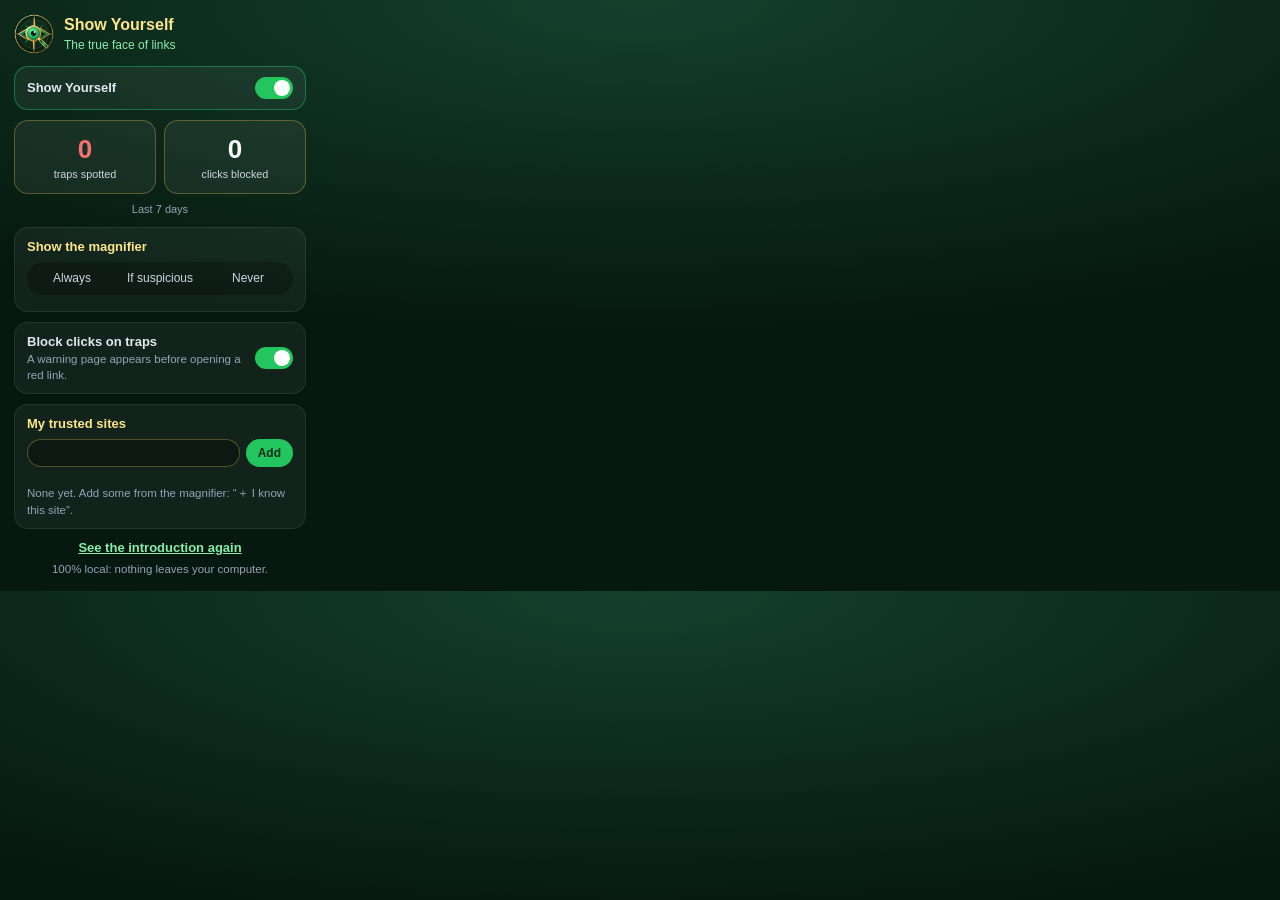
==== popup.html @ bda0933a "Show Yourself 1.2.0" ====
<!DOCTYPE html>
<html>
<head>
  <meta charset="UTF-8" />
  <title>Show Yourself</title>
  <link rel="stylesheet" href="popup.css" />
</head>
<body>
  <header>
    <img src="icons/icon-128.png" alt="" width="40" height="40" />
    <div>
      <div class="name">Show Yourself</div>
      <div class="tagline" data-i18n="p.tagline"></div>
    </div>
  </header>

  <section class="card master">
    <label class="toggle">
      <span>
        <strong data-i18n="p.enabled"></strong>
        <small id="enabledHelp"></small>
      </span>
      <input type="checkbox" id="enabled" checked />
      <i aria-hidden="true"></i>
    </label>
  </section>

  <div id="settingsBody">
  <section class="stats">
    <div class="stat danger"><span id="spotted">0</span><small data-i18n="p.spotted"></small></div>
    <div class="stat"><span id="blocked">0</span><small data-i18n="p.blocked"></small></div>
    <div class="period" data-i18n="p.week"></div>
  </section>

  <section class="card">
    <h2 data-i18n="p.bubble"></h2>
    <div class="seg" role="radiogroup">
      <label><input type="radio" name="bubble" value="all" /><span data-i18n="p.bubbleAll"></span></label>
      <label><input type="radio" name="bubble" value="risky" /><span data-i18n="p.bubbleRisky"></span></label>
      <label><input type="radio" name="bubble" value="off" /><span data-i18n="p.bubbleOff"></span></label>
    </div>
    <p class="muted" id="bubbleHelp"></p>
  </section>

  <section class="card">
    <label class="toggle">
      <span>
        <strong data-i18n="p.blockToggle"></strong>
        <small data-i18n="p.blockHelp"></small>
      </span>
      <input type="checkbox" id="blockClicks" checked />
      <i aria-hidden="true"></i>
    </label>
  </section>

  <section class="card">
    <h2 data-i18n="p.trusted"></h2>
    <form id="addForm" class="add">
      <input id="addInput" type="text" autocomplete="off" spellcheck="false" data-i18n-placeholder="p.addPlaceholder" />
      <button type="submit" data-i18n="p.add"></button>
    </form>
    <button type="button" id="addCurrent" class="link" hidden></button>
    <p id="addMsg" class="muted" hidden></p>
    <input id="trustedSearch" class="search" type="search" autocomplete="off" spellcheck="false" hidden />
    <ul id="trusted" class="chips"></ul>
    <button type="button" id="trustedMore" class="link more" hidden></button>
    <p id="trustedEmpty" class="muted" data-i18n="p.trustedEmpty"></p>
  </section>

  </div>

  <footer>
    <a href="welcome.html" target="_blank" data-i18n="p.welcome"></a>
    <div class="muted" data-i18n="p.privacy"></div>
  </footer>

  <script src="features.js"></script>
  <script src="i18n.js"></script>
  <script src="files.js"></script>
  <script src="analyzer.js"></script>
  <script src="popup.js"></script>
</body>
</html>
---- popup.css ----
:root { color-scheme: dark; }
* { box-sizing: border-box; }
body {
  width: 320px;
  margin: 0;
  padding: 14px;
  font: 13px/1.4 -apple-system, BlinkMacSystemFont, "Segoe UI", Roboto, sans-serif;
  color: #e2e8f0;
  background: radial-gradient(120% 80% at 50% 0%, #14402c 0%, #06180f 70%);
}
header { display: flex; align-items: center; gap: 10px; margin-bottom: 12px; }
.name { font-weight: 800; font-size: 16px; color: #fde68a; }
.tagline { color: #86efac; font-size: 12px; }

.stats {
  display: grid; grid-template-columns: 1fr 1fr; gap: 8px;
  margin-bottom: 10px;
}
.stat {
  display: flex; flex-direction: column; align-items: center;
  padding: 10px 6px;
  border-radius: 14px;
  background: rgba(255,255,255,0.06);
  border: 1px solid rgba(226,181,74,0.35);
}
.stat span { font-size: 26px; font-weight: 800; color: #f8fafc; }
.stat.danger span { color: #f87171; }
.stat small { color: #cbd5e1; }
.period { grid-column: 1 / -1; text-align: center; color: #94a3b8; font-size: 11px; }

.card {
  padding: 10px 12px;
  margin-bottom: 10px;
  border-radius: 14px;
  background: rgba(255,255,255,0.05);
  border: 1px solid rgba(255,255,255,0.08);
}
h2 { margin: 0 0 6px; font-size: 13px; color: #fde68a; }
.muted { color: #94a3b8; font-size: 11.5px; margin: 0; }

.toggle { display: flex; align-items: center; gap: 10px; cursor: pointer; }
.toggle span { flex: 1; display: flex; flex-direction: column; }
.toggle small { color: #94a3b8; font-size: 11.5px; }
.toggle input { position: absolute; opacity: 0; }
.toggle i {
  flex: none; width: 38px; height: 22px; border-radius: 999px;
  background: #334155; position: relative; transition: background .15s;
}
.toggle i::after {
  content: ''; position: absolute; top: 3px; left: 3px;
  width: 16px; height: 16px; border-radius: 50%; background: #fff; transition: left .15s;
}
.toggle input:checked + i { background: #22c55e; }
.toggle input:checked + i::after { left: 19px; }
.toggle input:focus-visible + i { outline: 2px solid #fde68a; outline-offset: 2px; }

.chips { list-style: none; margin: 0; padding: 0; display: flex; flex-wrap: wrap; gap: 5px;
  max-height: 180px; overflow: auto; }
.chips li {
  display: inline-flex; align-items: center; gap: 4px; max-width: 100%;
  padding: 3px 4px 3px 9px; border-radius: 999px;
  background: rgba(34,197,94,0.12); border: 1px solid rgba(34,197,94,0.35);
  font: 11.5px "Cascadia Mono", Consolas, monospace; color: #dcfce7;
}
.chips li span { overflow: hidden; text-overflow: ellipsis; white-space: nowrap; }
.chips li button {
  all: unset; cursor: pointer; width: 16px; height: 16px; line-height: 16px; text-align: center;
  border-radius: 50%; font: 13px sans-serif; color: #94a3b8;
}
.chips li button:hover, .chips li button:focus-visible { background: rgba(248,113,113,0.25); color: #fecaca; }
.chips li.none { background: none; border: 0; color: #94a3b8; font-family: inherit; }
.search {
  width: 100%; margin-bottom: 6px; padding: 5px 10px; border-radius: 999px;
  border: 1px solid rgba(255,255,255,0.12); background: rgba(0,0,0,0.25); color: #f8fafc; font-size: 12px;
}
.search:focus { outline: 2px solid #fde68a; outline-offset: 1px; }
.more { margin: 6px 0 0; }

.add { display: flex; gap: 6px; margin-bottom: 6px; }
.add input {
  flex: 1; min-width: 0; padding: 6px 10px; border-radius: 999px;
  border: 1px solid rgba(226,181,74,0.35); background: rgba(0,0,0,0.3); color: #f8fafc;
  font: 12px "Cascadia Mono", Consolas, monospace;
}
.add input:focus { outline: 2px solid #fde68a; outline-offset: 1px; }
.add button {
  all: unset; cursor: pointer; padding: 5px 12px; border-radius: 999px;
  background: #22c55e; color: #052e16; font-weight: 700; font-size: 12px;
}
.add button:hover, .add button:focus-visible { background: #4ade80; }
.link {
  all: unset; cursor: pointer; display: block; margin-bottom: 6px;
  color: #86efac; font-size: 12px; font-weight: 600;
}
.link:hover, .link:focus-visible { text-decoration: underline; }
#addMsg { margin-bottom: 6px; }

footer { display: flex; flex-direction: column; align-items: center; gap: 4px; }
footer a { color: #86efac; font-weight: 700; }

.seg { display: grid; grid-template-columns: repeat(3, 1fr); gap: 4px; padding: 3px; margin-bottom: 6px;
  border-radius: 999px; background: rgba(0,0,0,0.25); }
.seg label { position: relative; cursor: pointer; }
.seg input { position: absolute; opacity: 0; }
.seg span { display: block; text-align: center; padding: 5px 4px; border-radius: 999px; font-size: 12px; color: #cbd5e1; }
.seg input:checked + span { background: #22c55e; color: #052e16; font-weight: 700; }
.seg input:focus-visible + span { outline: 2px solid #fde68a; outline-offset: 1px; }

.master { border-color: rgba(34,197,94,0.45); }
#settingsBody { transition: opacity .15s; }
#settingsBody.off { opacity: .4; pointer-events: none; filter: grayscale(1); }
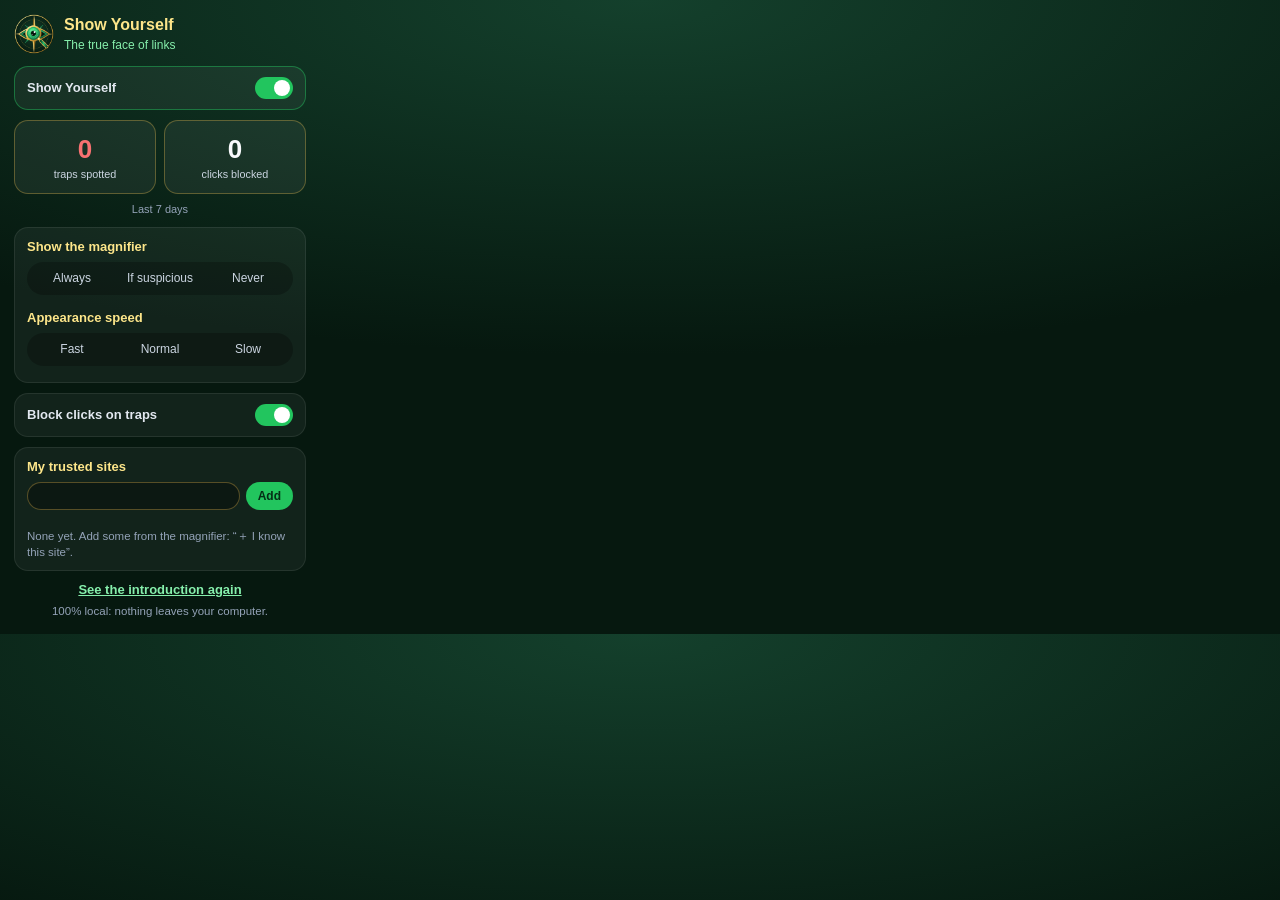
==== commit 466eb7e5: "V 1.2.1" ====
--- a/popup.html
+++ b/popup.html
@@ -18,7 +18,6 @@
     <label class="toggle">
       <span>
         <strong data-i18n="p.enabled"></strong>
-        <small id="enabledHelp"></small>
       </span>
       <input type="checkbox" id="enabled" checked />
       <i aria-hidden="true"></i>
@@ -39,14 +38,18 @@
       <label><input type="radio" name="bubble" value="risky" /><span data-i18n="p.bubbleRisky"></span></label>
       <label><input type="radio" name="bubble" value="off" /><span data-i18n="p.bubbleOff"></span></label>
     </div>
-    <p class="muted" id="bubbleHelp"></p>
+    <h2 data-i18n="p.speed"></h2>
+    <div class="seg" role="radiogroup" id="speedSeg">
+      <label><input type="radio" name="speed" value="fast" /><span data-i18n="p.speedFast"></span></label>
+      <label><input type="radio" name="speed" value="normal" /><span data-i18n="p.speedNormal"></span></label>
+      <label><input type="radio" name="speed" value="slow" /><span data-i18n="p.speedSlow"></span></label>
+    </div>
   </section>
 
   <section class="card">
     <label class="toggle">
       <span>
         <strong data-i18n="p.blockToggle"></strong>
-        <small data-i18n="p.blockHelp"></small>
       </span>
       <input type="checkbox" id="blockClicks" checked />
       <i aria-hidden="true"></i>
--- a/popup.css
+++ b/popup.css
@@ -108,4 +108,6 @@
 
 .master { border-color: rgba(34,197,94,0.45); }
 #settingsBody { transition: opacity .15s; }
+.seg.off { opacity: .4; pointer-events: none; filter: grayscale(1); }
+.seg + h2 { margin-top: 14px; }
 #settingsBody.off { opacity: .4; pointer-events: none; filter: grayscale(1); }
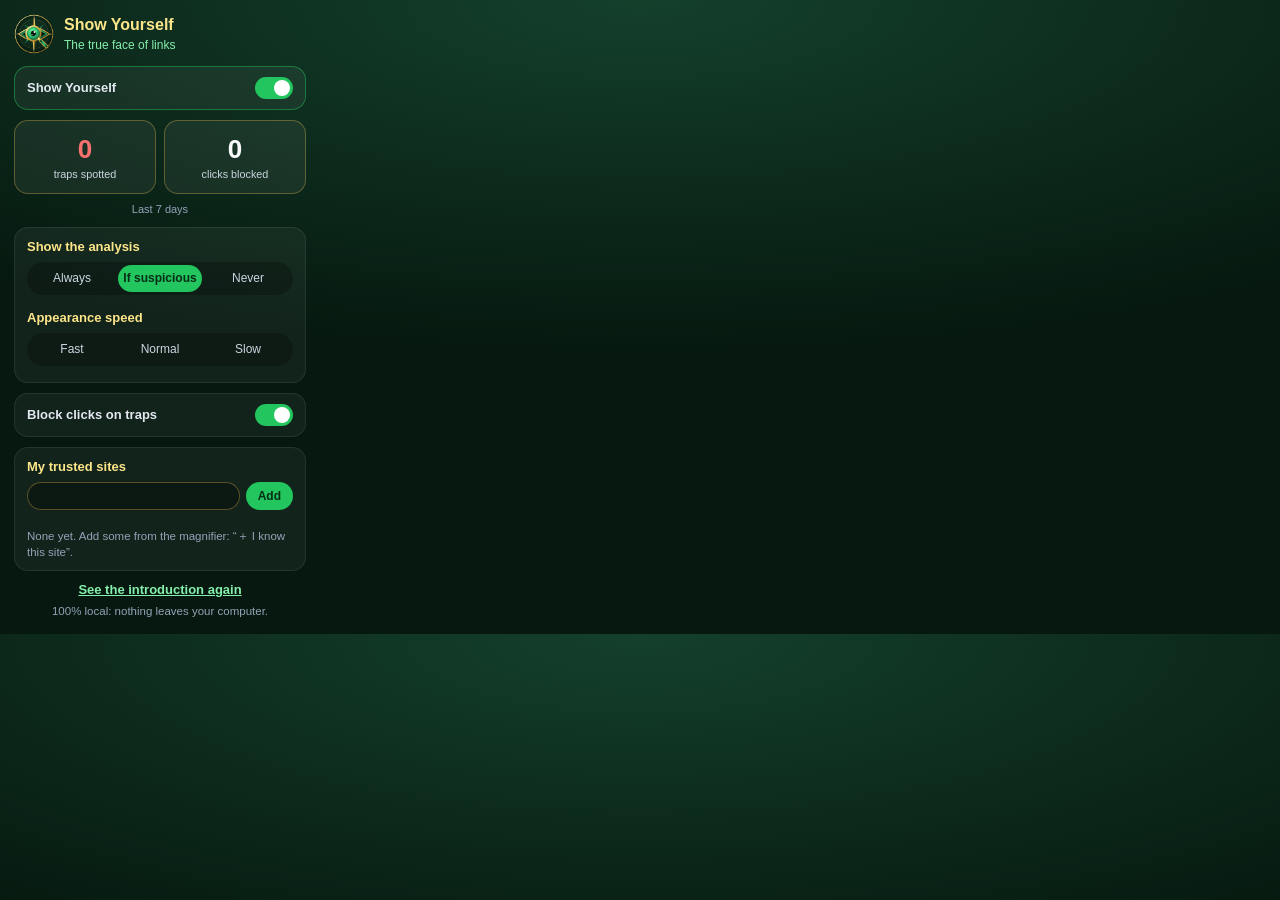
==== commit ac5e6c09: "1.2.2: magnifier only on suspicious links by default, settings tour on the welcome page, themed popu" ====
--- a/popup.html
+++ b/popup.html
@@ -17,7 +17,7 @@
   <section class="card master">
     <label class="toggle">
       <span>
-        <strong data-i18n="p.enabled"></strong>
+        <strong data-n="1" data-i18n="p.enabled"></strong>
       </span>
       <input type="checkbox" id="enabled" checked />
       <i aria-hidden="true"></i>
@@ -32,13 +32,13 @@
   </section>
 
   <section class="card">
-    <h2 data-i18n="p.bubble"></h2>
+    <h2 data-n="2" data-i18n="p.bubble"></h2>
     <div class="seg" role="radiogroup">
       <label><input type="radio" name="bubble" value="all" /><span data-i18n="p.bubbleAll"></span></label>
-      <label><input type="radio" name="bubble" value="risky" /><span data-i18n="p.bubbleRisky"></span></label>
+      <label><input type="radio" name="bubble" value="risky" checked /><span data-i18n="p.bubbleRisky"></span></label>
       <label><input type="radio" name="bubble" value="off" /><span data-i18n="p.bubbleOff"></span></label>
     </div>
-    <h2 data-i18n="p.speed"></h2>
+    <h2 data-n="3" data-i18n="p.speed"></h2>
     <div class="seg" role="radiogroup" id="speedSeg">
       <label><input type="radio" name="speed" value="fast" /><span data-i18n="p.speedFast"></span></label>
       <label><input type="radio" name="speed" value="normal" /><span data-i18n="p.speedNormal"></span></label>
@@ -49,7 +49,7 @@
   <section class="card">
     <label class="toggle">
       <span>
-        <strong data-i18n="p.blockToggle"></strong>
+        <strong data-n="4" data-i18n="p.blockToggle"></strong>
       </span>
       <input type="checkbox" id="blockClicks" checked />
       <i aria-hidden="true"></i>
@@ -57,7 +57,7 @@
   </section>
 
   <section class="card">
-    <h2 data-i18n="p.trusted"></h2>
+    <h2 data-n="5" data-i18n="p.trusted"></h2>
     <form id="addForm" class="add">
       <input id="addInput" type="text" autocomplete="off" spellcheck="false" data-i18n-placeholder="p.addPlaceholder" />
       <button type="submit" data-i18n="p.add"></button>
@@ -80,6 +80,7 @@
   <script src="features.js"></script>
   <script src="i18n.js"></script>
   <script src="files.js"></script>
+  <script src="lib/psl.js"></script>
   <script src="analyzer.js"></script>
   <script src="popup.js"></script>
 </body>
--- a/popup.css
+++ b/popup.css
@@ -111,3 +111,15 @@
 .seg.off { opacity: .4; pointer-events: none; filter: grayscale(1); }
 .seg + h2 { margin-top: 14px; }
 #settingsBody.off { opacity: .4; pointer-events: none; filter: grayscale(1); }
+
+/* Thin scrollbar in the theme colors instead of the grey system one. */
+html, .chips { scrollbar-width: thin; scrollbar-color: rgba(134,239,172,0.35) transparent; }
+html:hover, .chips:hover { scrollbar-color: rgba(134,239,172,0.6) transparent; }
+
+/* Inside the welcome page: numbered settings, no footer. */
+.embedded [data-n]::before {
+  content: attr(data-n); display: inline-flex; width: 18px; height: 18px; margin-right: 7px;
+  border-radius: 50%; align-items: center; justify-content: center; vertical-align: 1px;
+  font-size: 11px; font-weight: 800; color: #3b2a06; background: linear-gradient(135deg, #fff1a8, #c99a38);
+}
+.embedded footer { display: none; }
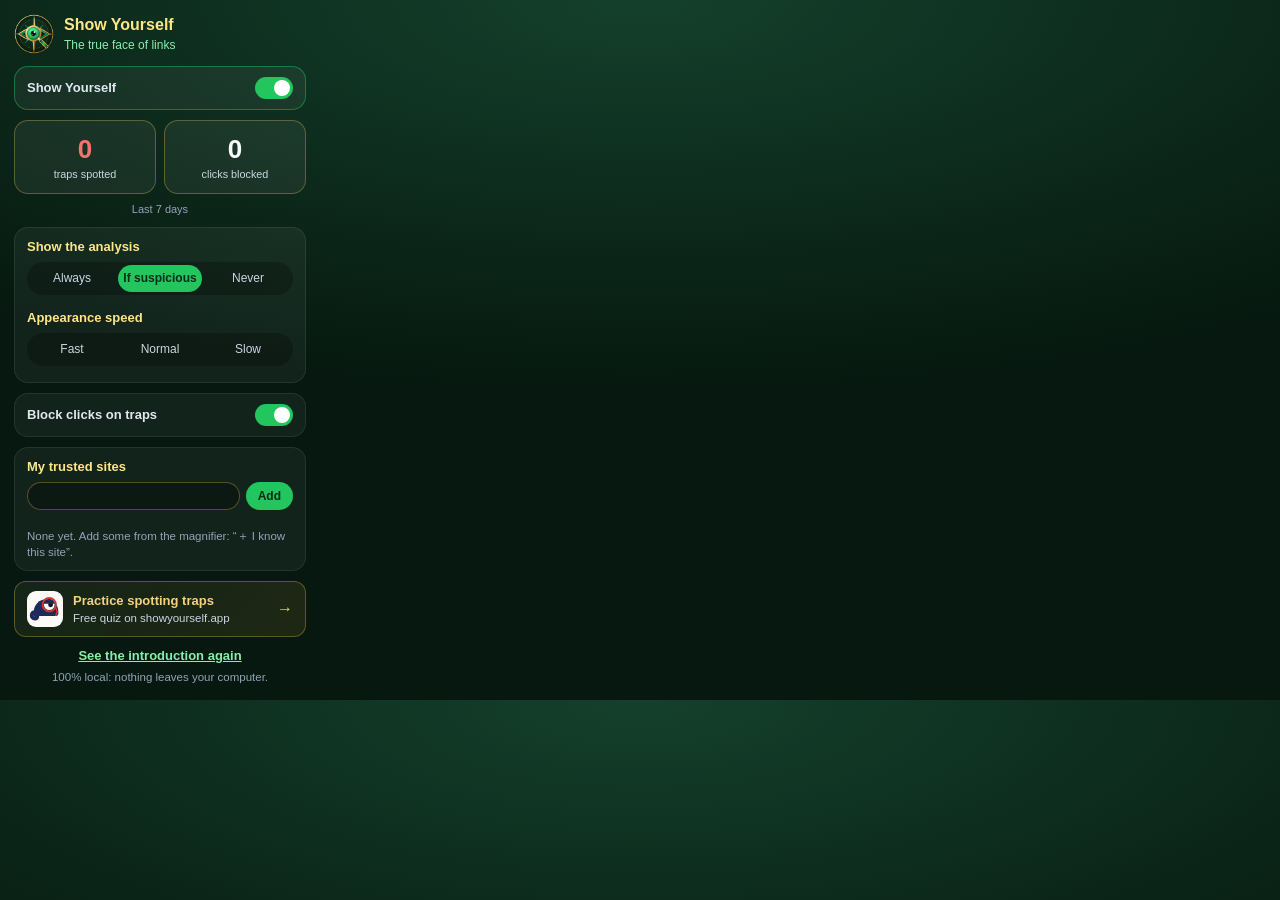
==== commit c2fe4b57: "1.2.3: quiet same-site labels, link to the training site, QR without downloads, Firefox and Safari b" ====
--- a/popup.html
+++ b/popup.html
@@ -73,6 +73,14 @@
   </div>
 
   <footer>
+    <a href="https://showyourself.app/" id="trainLink" class="train" target="_blank" rel="noopener">
+      <img src="icons/site-leon.svg" alt="" width="36" height="36" />
+      <span class="train-text">
+        <strong data-i18n="p.train"></strong>
+        <small data-i18n="p.trainSub"></small>
+      </span>
+      <span class="train-arrow" aria-hidden="true">→</span>
+    </a>
     <a href="welcome.html" target="_blank" data-i18n="p.welcome"></a>
     <div class="muted" data-i18n="p.privacy"></div>
   </footer>
--- a/popup.css
+++ b/popup.css
@@ -97,6 +97,19 @@
 
 footer { display: flex; flex-direction: column; align-items: center; gap: 4px; }
 footer a { color: #86efac; font-weight: 700; }
+/* Card to the training site, with its mascot (Leon). */
+footer a.train {
+  display: flex; align-items: center; gap: 10px; width: 100%; margin-bottom: 6px; padding: 9px 12px;
+  border: 1px solid rgba(226,181,74,0.35); border-radius: 12px; text-decoration: none; text-align: left;
+  background: linear-gradient(135deg, rgba(255,241,168,0.06), rgba(201,154,56,0.12));
+  transition: border-color 0.15s;
+}
+footer a.train:hover, footer a.train:focus-visible { border-color: rgba(226,181,74,0.8); }
+footer a.train img { flex: none; border-radius: 9px; }
+.train-text { flex: 1; min-width: 0; display: flex; flex-direction: column; }
+.train-text strong { color: #f5d27a; font-size: 13px; }
+.train-text small { color: #cbd5e1; font-size: 11.5px; font-weight: 500; }
+.train-arrow { color: #f5d27a; font-size: 16px; }
 
 .seg { display: grid; grid-template-columns: repeat(3, 1fr); gap: 4px; padding: 3px; margin-bottom: 6px;
   border-radius: 999px; background: rgba(0,0,0,0.25); }
